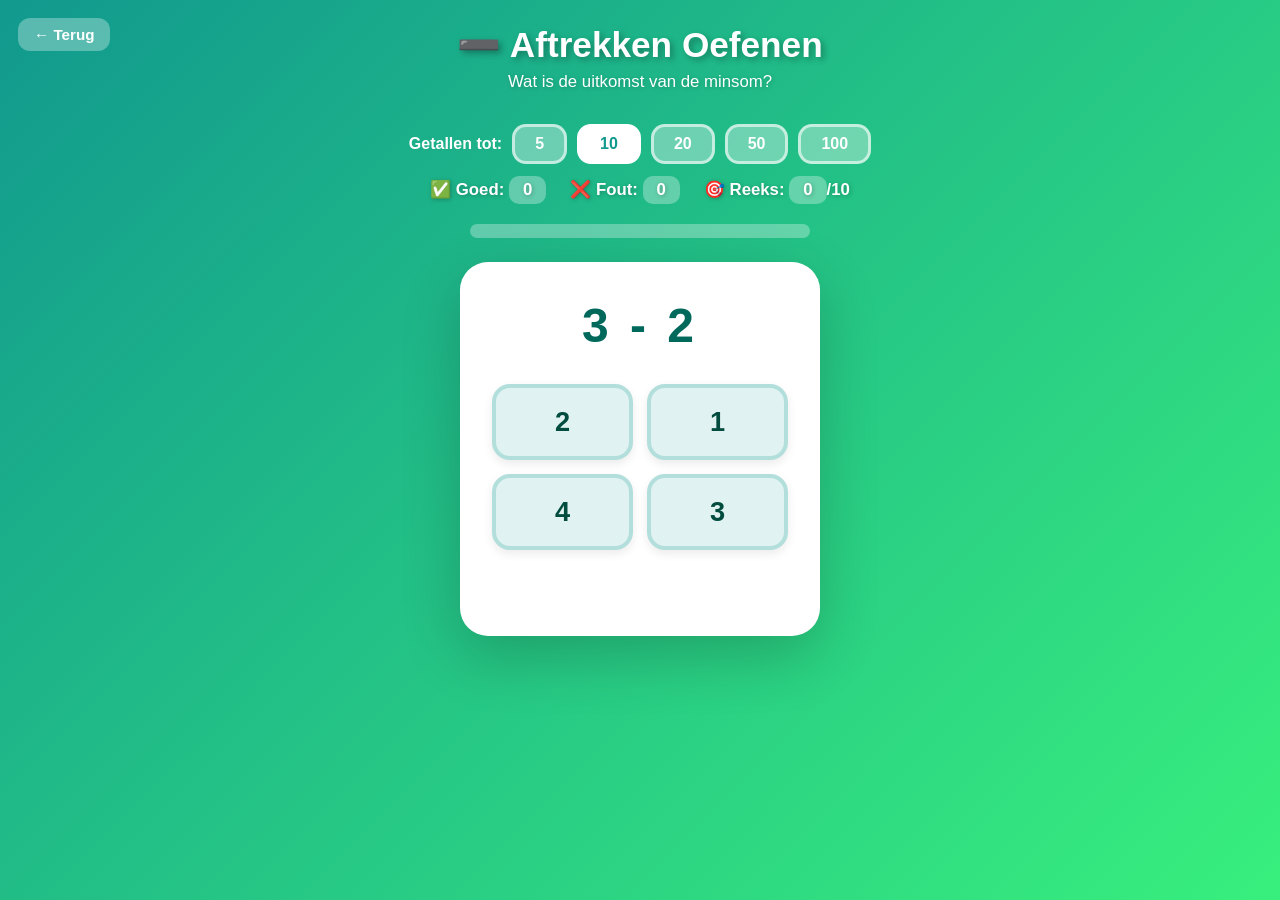
==== aftrekken/aftrekken-spel.html @ 237e351f "v1.3.0: Aftrekken-spel, optellen verduidelijkt, changelog - Nieuw spel aftrekken met niveaukeuze op " ====
<!DOCTYPE html>
<html lang="nl">

<head>
  <meta charset="UTF-8">
  <meta name="viewport" content="width=device-width, initial-scale=1.0">
  <title>Aftrekken Oefenen</title>
  <style>
    * {
      box-sizing: border-box;
      margin: 0;
      padding: 0;
    }

    body {
      font-family: 'Comic Sans MS', 'Chalkboard SE', 'Arial Rounded MT Bold', sans-serif;
      background: linear-gradient(135deg, #11998e 0%, #38ef7d 100%);
      min-height: 100vh;
      display: flex;
      flex-direction: column;
      align-items: center;
      padding: 24px 16px 40px;
    }

    h1 {
      color: white;
      font-size: 2.2em;
      text-shadow: 3px 3px 6px rgba(0,0,0,0.3);
      margin-bottom: 6px;
      text-align: center;
    }

    .back-link {
      position: absolute;
      top: 18px;
      left: 18px;
      background: rgba(255,255,255,0.3);
      color: white;
      font-family: inherit;
      font-size: 0.95em;
      font-weight: bold;
      padding: 8px 16px;
      border-radius: 12px;
      text-decoration: none;
      transition: background 0.15s;
    }

    .back-link:hover {
      background: rgba(255,255,255,0.5);
    }

    .level-bar {
      display: flex;
      gap: 10px;
      flex-wrap: wrap;
      justify-content: center;
      margin: 16px 0 12px;
    }

    .level-btn {
      background: rgba(255,255,255,0.35);
      color: white;
      font-family: inherit;
      font-size: 1em;
      font-weight: bold;
      border: 3px solid rgba(255,255,255,0.6);
      border-radius: 14px;
      padding: 8px 20px;
      cursor: pointer;
      transition: background 0.15s, transform 0.1s;
    }

    .level-btn:hover {
      background: rgba(255,255,255,0.55);
      transform: scale(1.06);
    }

    .level-btn.active {
      background: white;
      color: #11998e;
      border-color: white;
    }

    .score-bar {
      display: flex;
      gap: 24px;
      justify-content: center;
      margin-bottom: 20px;
      color: white;
      font-size: 1.05em;
      font-weight: bold;
      text-shadow: 1px 1px 4px rgba(0,0,0,0.25);
    }

    .score-item span {
      background: rgba(255,255,255,0.3);
      border-radius: 10px;
      padding: 4px 14px;
      display: inline-block;
    }

    .progress-wrap {
      width: 340px;
      max-width: 100%;
      background: rgba(255,255,255,0.3);
      border-radius: 20px;
      height: 14px;
      margin-bottom: 24px;
      overflow: hidden;
    }

    .progress-bar {
      height: 100%;
      border-radius: 20px;
      background: white;
      transition: width 0.4s ease;
      width: 0%;
    }

    .game-box {
      background: white;
      border-radius: 28px;
      box-shadow: 0 20px 60px rgba(0,0,0,0.2);
      padding: 36px 32px 32px;
      width: 360px;
      max-width: 100%;
      display: flex;
      flex-direction: column;
      align-items: center;
      gap: 28px;
    }

    .som-display {
      font-size: 3em;
      font-weight: bold;
      color: #00695c;
      letter-spacing: 4px;
      text-align: center;
      min-height: 1.2em;
      animation: popIn 0.25s ease;
    }

    @keyframes popIn {
      0%   { transform: scale(0.7); opacity: 0.4; }
      70%  { transform: scale(1.08); }
      100% { transform: scale(1); opacity: 1; }
    }

    .answers-grid {
      display: grid;
      grid-template-columns: 1fr 1fr;
      gap: 14px;
      width: 100%;
    }

    .answer-btn {
      font-family: inherit;
      font-size: 1.7em;
      font-weight: bold;
      padding: 18px 10px;
      border-radius: 18px;
      border: 4px solid #b2dfdb;
      background: #e0f2f1;
      color: #004d40;
      cursor: pointer;
      transition: transform 0.12s, background 0.15s, border-color 0.15s;
      box-shadow: 0 4px 10px rgba(0,0,0,0.08);
    }

    .answer-btn:hover:not(:disabled) {
      transform: scale(1.07);
      background: #b2dfdb;
      border-color: #26a69a;
    }

    .answer-btn:active:not(:disabled) {
      transform: scale(0.96);
    }

    .answer-btn.goed {
      background: #c8e6c9;
      border-color: #43a047;
      color: #1b5e20;
      animation: bounce 0.35s ease;
    }

    .answer-btn.fout {
      background: #ffcdd2;
      border-color: #e53935;
      color: #7f0000;
      animation: shake 0.4s ease;
    }

    @keyframes bounce {
      0%   { transform: scale(1); }
      40%  { transform: scale(1.15); }
      70%  { transform: scale(0.95); }
      100% { transform: scale(1); }
    }

    @keyframes shake {
      0%, 100% { transform: translateX(0); }
      20%       { transform: translateX(-8px); }
      40%       { transform: translateX(8px); }
      60%       { transform: translateX(-6px); }
      80%       { transform: translateX(6px); }
    }

    .feedback {
      font-size: 1.2em;
      font-weight: bold;
      min-height: 1.4em;
      text-align: center;
    }

    .feedback.goed  { color: #2e7d32; }
    .feedback.fout  { color: #c62828; }

    .reward-overlay {
      display: none;
      position: fixed;
      inset: 0;
      background: rgba(0,0,0,0.45);
      z-index: 100;
      flex-direction: column;
      align-items: center;
      justify-content: center;
    }

    .reward-overlay.show {
      display: flex;
    }

    .reward-box {
      background: white;
      border-radius: 32px;
      padding: 40px 48px;
      text-align: center;
      box-shadow: 0 30px 80px rgba(0,0,0,0.4);
      animation: popIn 0.4s ease;
    }

    .reward-box .star-row {
      font-size: 2.6em;
      letter-spacing: 4px;
      margin-bottom: 12px;
    }

    .reward-box h2 {
      font-size: 2em;
      color: #11998e;
      margin-bottom: 8px;
    }

    .reward-box p {
      font-size: 1.15em;
      color: #555;
      margin-bottom: 24px;
    }

    .reward-box .go-btn {
      background: linear-gradient(135deg, #11998e, #38ef7d);
      color: white;
      font-family: inherit;
      font-size: 1.2em;
      font-weight: bold;
      padding: 14px 36px;
      border: none;
      border-radius: 16px;
      cursor: pointer;
      box-shadow: 0 6px 16px rgba(0,0,0,0.2);
      transition: transform 0.1s;
    }

    .reward-box .go-btn:active { transform: scale(0.95); }

    .confetti-piece {
      position: fixed;
      width: 10px;
      height: 14px;
      top: -20px;
      border-radius: 2px;
      animation: confettiFall linear forwards;
      z-index: 200;
    }

    @keyframes confettiFall {
      0%   { transform: translateY(0) rotate(0deg); opacity: 1; }
      80%  { opacity: 1; }
      100% { transform: translateY(110vh) rotate(720deg); opacity: 0; }
    }
  </style>
</head>

<body>

  <a class="back-link" href="../index.html">&#x2190; Terug</a>

  <h1>&#x2796; Aftrekken Oefenen</h1>
  <p style="color:white;font-size:1.05em;margin-bottom:16px;text-shadow:1px 1px 4px rgba(0,0,0,0.2);">Wat is de uitkomst van de minsom?</p>

  <!-- Level keuze -->
  <div class="level-bar">
    <span style="color:white;font-weight:bold;align-self:center;">Getallen tot:</span>
    <button class="level-btn" onclick="setLevel(5)">5</button>
    <button class="level-btn active" onclick="setLevel(10)">10</button>
    <button class="level-btn" onclick="setLevel(20)">20</button>
    <button class="level-btn" onclick="setLevel(50)">50</button>
    <button class="level-btn" onclick="setLevel(100)">100</button>
  </div>

  <!-- Score -->
  <div class="score-bar">
    <div class="score-item">&#x2705; Goed: <span id="scoreGoed">0</span></div>
    <div class="score-item">&#x274C; Fout: <span id="scoreFout">0</span></div>
    <div class="score-item">&#x1F3AF; Reeks: <span id="scoreReeks">0</span>/10</div>
  </div>

  <!-- Voortgangsbalk -->
  <div class="progress-wrap">
    <div class="progress-bar" id="progressBar"></div>
  </div>

  <!-- Spelbox -->
  <div class="game-box">
    <div class="som-display" id="somDisplay">7 - 3</div>
    <div class="answers-grid" id="answersGrid"></div>
    <div class="feedback" id="feedback"></div>
  </div>

  <!-- Beloning overlay -->
  <div class="reward-overlay" id="rewardOverlay">
    <div class="reward-box">
      <div class="star-row">&#x2B50;&#x1F389;&#x2B50;</div>
      <h2>Geweldig!</h2>
      <p id="rewardText">Je hebt 10 sommen goed!</p>
      <button class="go-btn" onclick="volgende()">&#x25B6; Nog meer sommen!</button>
    </div>
  </div>

  <script>
    let niveau = 10;
    let goed = 0;
    let fout = 0;
    let reeks = 0;
    const reeksDoelwit = 10;

    let juisteAntwoord = 0;
    let bezig = false;

    const FEEDBACK_GOED = ['Super!', 'Goed zo!', 'Top!', 'Ja!', 'Bravo!', 'Prima!', 'Wauw!'];
    const FEEDBACK_FOUT = ['Helaas...', 'Niet goed!', 'Probeer opnieuw!', 'Oeps!'];

    function setLevel(n) {
      niveau = n;
      document.querySelectorAll('.level-btn').forEach(b => {
        b.classList.toggle('active', b.textContent == n);
      });
      reeks = 0;
      goed = 0;
      fout = 0;
      updateScore();
      nieuweVraag();
    }

    function updateScore() {
      document.getElementById('scoreGoed').textContent = goed;
      document.getElementById('scoreFout').textContent = fout;
      document.getElementById('scoreReeks').textContent = reeks;
      document.getElementById('progressBar').style.width = (reeks / reeksDoelwit * 100) + '%';
    }

    function nieuweVraag() {
      bezig = false;
      document.getElementById('feedback').textContent = '';
      document.getElementById('feedback').className = 'feedback';

      // a en b beide <= niveau, a > b zodat uitkomst positief is
      const a = randomInt(2, niveau);
      const b = randomInt(1, a - 1);
      juisteAntwoord = a - b;

      document.getElementById('somDisplay').textContent = `${a} - ${b}`;

      const opties = genereerOpties(juisteAntwoord, niveau);

      const grid = document.getElementById('answersGrid');
      grid.innerHTML = '';
      opties.forEach(optie => {
        const btn = document.createElement('button');
        btn.className = 'answer-btn';
        btn.textContent = optie;
        btn.onclick = () => kiesAntwoord(btn, optie);
        grid.appendChild(btn);
      });

      const sd = document.getElementById('somDisplay');
      sd.style.animation = 'none';
      void sd.offsetWidth;
      sd.style.animation = '';
    }

    function genereerOpties(juist, max) {
      const set = new Set([juist]);
      let pogingen = 0;
      while (set.size < 4 && pogingen < 200) {
        pogingen++;
        const delta = randomInt(-Math.max(3, Math.floor(max / 5)), Math.max(3, Math.floor(max / 5)));
        const kandidaat = juist + delta;
        if (kandidaat !== juist && kandidaat >= 0 && kandidaat <= max && !set.has(kandidaat)) {
          set.add(kandidaat);
        }
      }
      while (set.size < 4) {
        set.add(randomInt(0, max));
      }
      return shuffle([...set]);
    }

    function kiesAntwoord(btn, waarde) {
      if (bezig) return;
      bezig = true;

      const alleKnoppen = document.querySelectorAll('.answer-btn');
      alleKnoppen.forEach(b => b.disabled = true);

      if (waarde === juisteAntwoord) {
        btn.classList.add('goed');
        goed++;
        reeks++;
        toonFeedback(FEEDBACK_GOED, 'goed');
        updateScore();

        if (reeks >= reeksDoelwit) {
          setTimeout(() => toonBeloning(), 700);
        } else {
          setTimeout(() => nieuweVraag(), 900);
        }
      } else {
        btn.classList.add('fout');
        fout++;
        toonFeedback(FEEDBACK_FOUT, 'fout');
        updateScore();
        setTimeout(() => {
          btn.classList.remove('fout');
          alleKnoppen.forEach(b => b.disabled = false);
          bezig = false;
        }, 700);
      }
    }

    function toonFeedback(lijstje, cls) {
      const el = document.getElementById('feedback');
      el.textContent = lijstje[Math.floor(Math.random() * lijstje.length)];
      el.className = 'feedback ' + cls;
    }

    function toonBeloning() {
      document.getElementById('rewardText').textContent =
        `Je hebt ${reeksDoelwit} minsommen goed beantwoord! 🎉`;
      document.getElementById('rewardOverlay').classList.add('show');
      launchConfetti();
    }

    function volgende() {
      document.getElementById('rewardOverlay').classList.remove('show');
      reeks = 0;
      updateScore();
      nieuweVraag();
    }

    function launchConfetti() {
      const colors = ['#11998e','#38ef7d','#ffd200','#f7971e','#667eea','#ff6b6b','#48dbfb','#ff9ff3'];
      for (let i = 0; i < 90; i++) {
        const el = document.createElement('div');
        el.className = 'confetti-piece';
        el.style.left = Math.random() * 100 + 'vw';
        el.style.background = colors[Math.floor(Math.random() * colors.length)];
        el.style.width = (8 + Math.random() * 8) + 'px';
        el.style.height = (12 + Math.random() * 10) + 'px';
        el.style.animationDuration = (1.2 + Math.random() * 2.5) + 's';
        el.style.animationDelay = (Math.random() * 0.8) + 's';
        document.body.appendChild(el);
        el.addEventListener('animationend', () => el.remove());
      }
    }

    function randomInt(min, max) {
      return Math.floor(Math.random() * (max - min + 1)) + min;
    }

    function shuffle(arr) {
      for (let i = arr.length - 1; i > 0; i--) {
        const j = Math.floor(Math.random() * (i + 1));
        [arr[i], arr[j]] = [arr[j], arr[i]];
      }
      return arr;
    }

    nieuweVraag();
  </script>

</body>
</html>
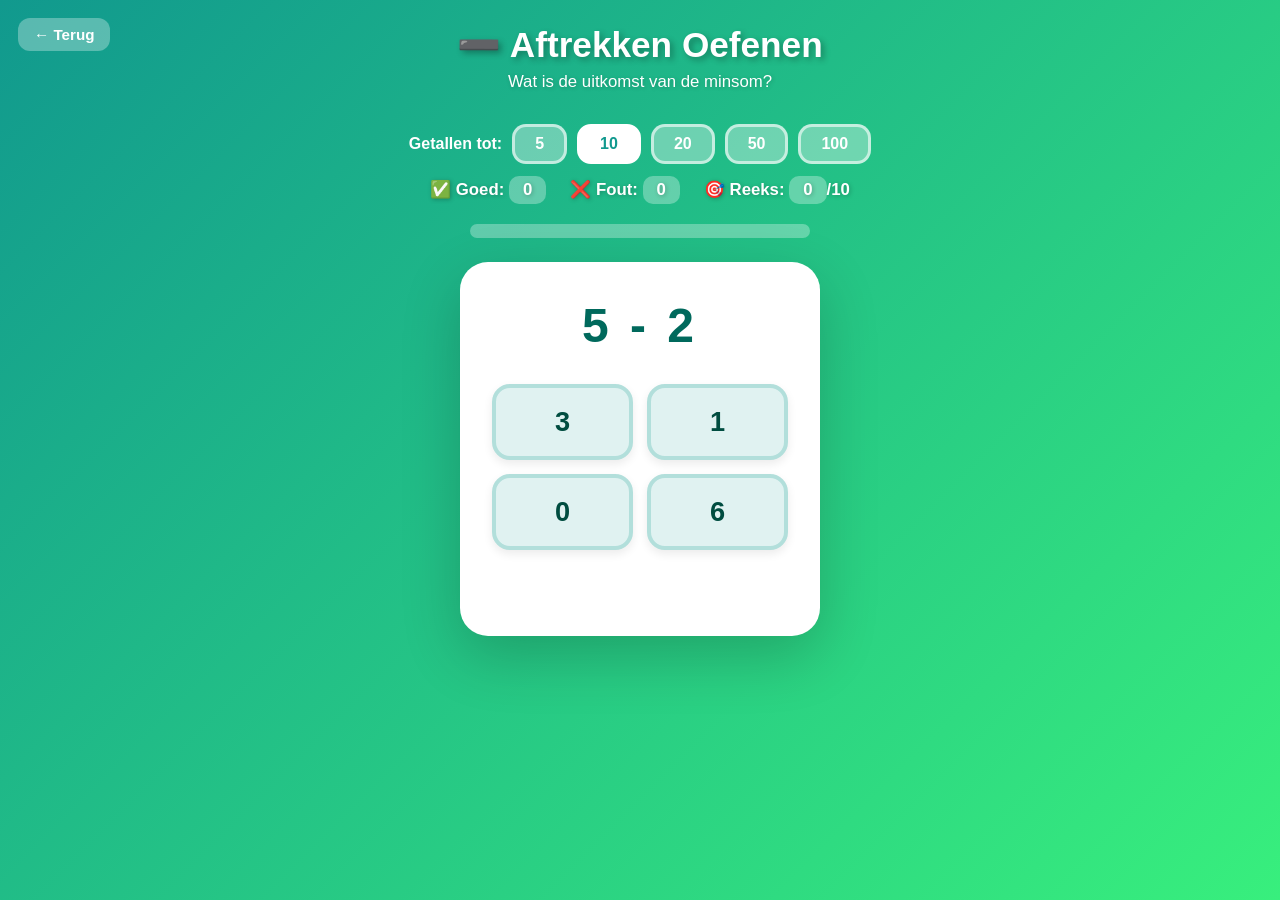
==== commit b55de600: "v1.4.0: Gevarieerde visuele beloningen (5 animaties) Confetti, ballonnen, vuurwerk, sterrenregen en " ====
--- a/aftrekken/aftrekken-spel.html
+++ b/aftrekken/aftrekken-spel.html
@@ -274,13 +274,10 @@
 
     .reward-box .go-btn:active { transform: scale(0.95); }
 
-    .confetti-piece {
+    /* Beloningsdeeltjes */
+    .deeltje {
       position: fixed;
-      width: 10px;
-      height: 14px;
-      top: -20px;
-      border-radius: 2px;
-      animation: confettiFall linear forwards;
+      pointer-events: none;
       z-index: 200;
     }
 
@@ -288,6 +285,30 @@
       0%   { transform: translateY(0) rotate(0deg); opacity: 1; }
       80%  { opacity: 1; }
       100% { transform: translateY(110vh) rotate(720deg); opacity: 0; }
+    }
+
+    @keyframes ballonOmhoog {
+      0%   { transform: translateY(0) translateX(0); opacity: 1; }
+      25%  { transform: translateY(-25vh) translateX(var(--sway)); }
+      50%  { transform: translateY(-55vh) translateX(0); }
+      75%  { transform: translateY(-80vh) translateX(calc(var(--sway) * -1)); }
+      100% { transform: translateY(-115vh) translateX(0); opacity: 0; }
+    }
+
+    @keyframes sterVal {
+      0%   { transform: translateY(0) rotate(0deg) scale(1); opacity: 1; }
+      100% { transform: translateY(110vh) rotate(600deg) scale(0.3); opacity: 0; }
+    }
+
+    @keyframes hartOmhoog {
+      0%   { transform: translateY(0) scale(1); opacity: 1; }
+      70%  { opacity: 0.9; }
+      100% { transform: translateY(-115vh) scale(0.4); opacity: 0; }
+    }
+
+    @keyframes vuurwerkDeeltje {
+      0%   { transform: translate(0, 0) scale(1); opacity: 1; }
+      100% { transform: translate(var(--dx), var(--dy)) scale(0); opacity: 0; }
     }
   </style>
 </head>
@@ -331,8 +352,8 @@
   <!-- Beloning overlay -->
   <div class="reward-overlay" id="rewardOverlay">
     <div class="reward-box">
-      <div class="star-row">&#x2B50;&#x1F389;&#x2B50;</div>
-      <h2>Geweldig!</h2>
+      <div class="star-row" id="rewardIcoon">&#x2B50;&#x1F389;&#x2B50;</div>
+      <h2 id="rewardTitel">Geweldig!</h2>
       <p id="rewardText">Je hebt 10 sommen goed!</p>
       <button class="go-btn" onclick="volgende()">&#x25B6; Nog meer sommen!</button>
     </div>
@@ -455,11 +476,21 @@
       el.className = 'feedback ' + cls;
     }
 
+    const BELONINGEN = [
+      { animatie: animConfetti,  icoon: '🎊 🎉 🎊', titel: 'Geweldig!' },
+      { animatie: animBallonnen, icoon: '🎈 🎈 🎈', titel: 'Zo goed gedaan!' },
+      { animatie: animVuurwerk,  icoon: '🎆 ✨ 🎆', titel: 'Knal goed!' },
+      { animatie: animSterren,   icoon: '⭐ 🌟 ⭐', titel: 'Sterspeler!' },
+      { animatie: animHarten,    icoon: '💖 💛 💜', titel: 'Fantastisch!' },
+    ];
+
     function toonBeloning() {
-      document.getElementById('rewardText').textContent =
-        `Je hebt ${reeksDoelwit} minsommen goed beantwoord! 🎉`;
+      const b = BELONINGEN[Math.floor(Math.random() * BELONINGEN.length)];
+      document.getElementById('rewardIcoon').textContent = b.icoon;
+      document.getElementById('rewardTitel').textContent = b.titel;
+      document.getElementById('rewardText').textContent = `Je hebt ${reeksDoelwit} minsommen goed beantwoord!`;
       document.getElementById('rewardOverlay').classList.add('show');
-      launchConfetti();
+      b.animatie();
     }
 
     function volgende() {
@@ -469,19 +500,99 @@
       nieuweVraag();
     }
 
-    function launchConfetti() {
+    function animConfetti() {
       const colors = ['#11998e','#38ef7d','#ffd200','#f7971e','#667eea','#ff6b6b','#48dbfb','#ff9ff3'];
       for (let i = 0; i < 90; i++) {
         const el = document.createElement('div');
-        el.className = 'confetti-piece';
+        el.className = 'deeltje';
         el.style.left = Math.random() * 100 + 'vw';
-        el.style.background = colors[Math.floor(Math.random() * colors.length)];
+        el.style.top = '-20px';
         el.style.width = (8 + Math.random() * 8) + 'px';
         el.style.height = (12 + Math.random() * 10) + 'px';
-        el.style.animationDuration = (1.2 + Math.random() * 2.5) + 's';
-        el.style.animationDelay = (Math.random() * 0.8) + 's';
+        el.style.borderRadius = '2px';
+        el.style.background = colors[Math.floor(Math.random() * colors.length)];
+        el.style.animation = `confettiFall ${1.2 + Math.random() * 2.5}s ${Math.random() * 0.8}s linear forwards`;
         document.body.appendChild(el);
         el.addEventListener('animationend', () => el.remove());
+      }
+    }
+
+    function animBallonnen() {
+      const kleuren = ['#ff6b6b','#ffd200','#56ab2f','#48dbfb','#ff9ff3','#a78bfa','#fb923c'];
+      for (let i = 0; i < 18; i++) {
+        const el = document.createElement('div');
+        el.className = 'deeltje';
+        const size = 30 + Math.random() * 30;
+        el.style.width = size + 'px';
+        el.style.height = (size * 1.25) + 'px';
+        el.style.borderRadius = '50% 50% 50% 50% / 60% 60% 40% 40%';
+        el.style.background = kleuren[Math.floor(Math.random() * kleuren.length)];
+        el.style.left = (5 + Math.random() * 90) + 'vw';
+        el.style.bottom = '-60px';
+        el.style.top = 'auto';
+        el.style.setProperty('--sway', (Math.random() * 60 - 30) + 'px');
+        el.style.animation = `ballonOmhoog ${2.5 + Math.random() * 2}s ${Math.random() * 1.2}s ease-in forwards`;
+        document.body.appendChild(el);
+        el.addEventListener('animationend', () => el.remove());
+      }
+    }
+
+    function animSterren() {
+      const emojis = ['⭐','🌟','✨','💫'];
+      for (let i = 0; i < 35; i++) {
+        const el = document.createElement('div');
+        el.className = 'deeltje';
+        el.textContent = emojis[Math.floor(Math.random() * emojis.length)];
+        el.style.fontSize = (20 + Math.random() * 24) + 'px';
+        el.style.left = Math.random() * 100 + 'vw';
+        el.style.top = '-40px';
+        el.style.lineHeight = 1;
+        el.style.animation = `sterVal ${1.5 + Math.random() * 2.5}s ${Math.random() * 1.2}s linear forwards`;
+        document.body.appendChild(el);
+        el.addEventListener('animationend', () => el.remove());
+      }
+    }
+
+    function animHarten() {
+      const emojis = ['❤️','🧡','💛','💚','💙','💜','🩷'];
+      for (let i = 0; i < 25; i++) {
+        const el = document.createElement('div');
+        el.className = 'deeltje';
+        el.textContent = emojis[Math.floor(Math.random() * emojis.length)];
+        el.style.fontSize = (22 + Math.random() * 22) + 'px';
+        el.style.left = (5 + Math.random() * 90) + 'vw';
+        el.style.bottom = '-50px';
+        el.style.top = 'auto';
+        el.style.lineHeight = 1;
+        el.style.animation = `hartOmhoog ${2 + Math.random() * 2.5}s ${Math.random() * 1.5}s ease-out forwards`;
+        document.body.appendChild(el);
+        el.addEventListener('animationend', () => el.remove());
+      }
+    }
+
+    function animVuurwerk() {
+      const colors = ['#ffd200','#ff6b6b','#48dbfb','#ff9ff3','#56ab2f','#a78bfa','#fb923c','white'];
+      for (let e = 0; e < 4; e++) {
+        const cx = 15 + Math.random() * 70;
+        const cy = 10 + Math.random() * 55;
+        const delayBase = e * 0.45;
+        for (let i = 0; i < 18; i++) {
+          const angle = (i / 18) * 2 * Math.PI;
+          const dist = 80 + Math.random() * 120;
+          const el = document.createElement('div');
+          el.className = 'deeltje';
+          el.style.left = cx + 'vw';
+          el.style.top = cy + 'vh';
+          el.style.width = (6 + Math.random() * 6) + 'px';
+          el.style.height = (6 + Math.random() * 6) + 'px';
+          el.style.borderRadius = '50%';
+          el.style.background = colors[Math.floor(Math.random() * colors.length)];
+          el.style.setProperty('--dx', Math.cos(angle) * dist + 'px');
+          el.style.setProperty('--dy', Math.sin(angle) * dist + 'px');
+          el.style.animation = `vuurwerkDeeltje ${0.6 + Math.random() * 0.5}s ${delayBase}s ease-out forwards`;
+          document.body.appendChild(el);
+          el.addEventListener('animationend', () => el.remove());
+        }
       }
     }
 
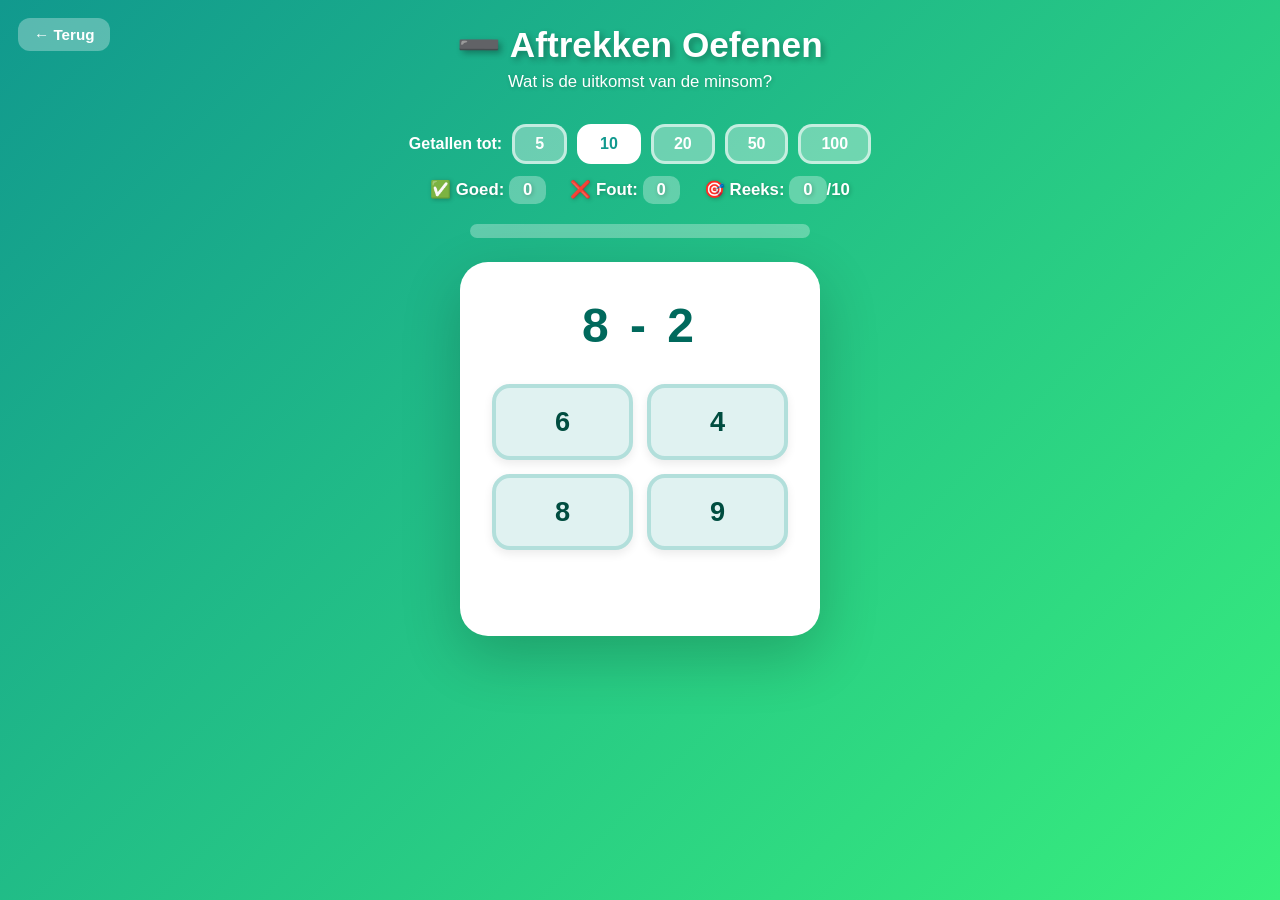
==== commit 01743a98: "v1.6.0: Geen herhaalde sommen, responsive design, SVG-ballonnen, 6 beloningen - Dezelfde som verschi" ====
--- a/aftrekken/aftrekken-spel.html
+++ b/aftrekken/aftrekken-spel.html
@@ -274,12 +274,35 @@
 
     .reward-box .go-btn:active { transform: scale(0.95); }
 
+    /* Tablet / iPad (601–1024px) */
+    @media (min-width: 601px) and (max-width: 1024px) {
+      .game-box { width: 420px; }
+      .progress-wrap { width: 420px; }
+    }
+
+    /* Smartphone (≤ 600px) */
+    @media (max-width: 600px) {
+      body { padding: 16px 10px 32px; }
+      h1 { font-size: 1.7em; }
+      .back-link { font-size: 0.82em; padding: 6px 11px; top: 12px; left: 12px; }
+      .level-bar { gap: 7px; margin: 12px 0 16px; }
+      .level-btn { padding: 6px 14px; font-size: 0.9em; }
+      .score-bar { gap: 10px; font-size: 0.88em; flex-wrap: wrap; }
+      .progress-wrap { width: 100%; }
+      .game-box { padding: 20px 14px 18px; }
+      .som-display { font-size: 2.1em; letter-spacing: 2px; }
+      .answer-btn { font-size: 1.4em; padding: 14px 8px; border-radius: 14px; }
+      .reward-box { padding: 28px 24px; }
+      .reward-box h2 { font-size: 1.6em; }
+    }
+
     /* Beloningsdeeltjes */
     .deeltje {
       position: fixed;
       pointer-events: none;
       z-index: 200;
     }
+
 
     @keyframes confettiFall {
       0%   { transform: translateY(0) rotate(0deg); opacity: 1; }
@@ -295,20 +318,34 @@
       100% { transform: translateY(-115vh) translateX(0); opacity: 0; }
     }
 
-    @keyframes sterVal {
-      0%   { transform: translateY(0) rotate(0deg) scale(1); opacity: 1; }
-      100% { transform: translateY(110vh) rotate(600deg) scale(0.3); opacity: 0; }
-    }
-
-    @keyframes hartOmhoog {
-      0%   { transform: translateY(0) scale(1); opacity: 1; }
-      70%  { opacity: 0.9; }
-      100% { transform: translateY(-115vh) scale(0.4); opacity: 0; }
-    }
-
     @keyframes vuurwerkDeeltje {
       0%   { transform: translate(0, 0) scale(1); opacity: 1; }
       100% { transform: translate(var(--dx), var(--dy)) scale(0); opacity: 0; }
+    }
+
+    @keyframes rollenOver {
+      0%   { transform: translate(-80px, 0) rotate(0deg); opacity: 0; }
+      8%   { opacity: 1; }
+      92%  { opacity: 1; }
+      100% { transform: translate(110vw, 0) rotate(720deg); opacity: 0; }
+    }
+
+    @keyframes explosieBurst {
+      0%   { transform: translate(0, 0) scale(0.2); opacity: 1; }
+      40%  { transform: translate(calc(var(--dx) * 0.6), calc(var(--dy) * 0.6)) scale(1.4); }
+      100% { transform: translate(var(--dx), var(--dy)) scale(0.1); opacity: 0; }
+    }
+
+    @keyframes paradeDier {
+      0%   { transform: translate(-80px, 0); opacity: 0; }
+      6%   { opacity: 1; }
+      15%  { transform: translate(10vw,  -45px); }
+      30%  { transform: translate(27vw,    5px); }
+      45%  { transform: translate(44vw,  -45px); }
+      60%  { transform: translate(61vw,    5px); }
+      75%  { transform: translate(78vw,  -45px); }
+      90%  { transform: translate(93vw,    5px); opacity: 1; }
+      100% { transform: translate(115vw, -20px); opacity: 0; }
     }
   </style>
 </head>
@@ -368,6 +405,7 @@
 
     let juisteAntwoord = 0;
     let bezig = false;
+    let vorigeSom = '';
 
     const FEEDBACK_GOED = ['Super!', 'Goed zo!', 'Top!', 'Ja!', 'Bravo!', 'Prima!', 'Wauw!'];
     const FEEDBACK_FOUT = ['Helaas...', 'Niet goed!', 'Probeer opnieuw!', 'Oeps!'];
@@ -396,12 +434,17 @@
       document.getElementById('feedback').textContent = '';
       document.getElementById('feedback').className = 'feedback';
 
-      // a en b beide <= niveau, a > b zodat uitkomst positief is
-      const a = randomInt(2, niveau);
-      const b = randomInt(1, a - 1);
+      // a en b beide <= niveau, a > b zodat uitkomst positief is (niet dezelfde som als vorige)
+      let a, b, somTekst;
+      do {
+        a = randomInt(2, niveau);
+        b = randomInt(1, a - 1);
+        somTekst = `${a} - ${b}`;
+      } while (somTekst === vorigeSom);
       juisteAntwoord = a - b;
-
-      document.getElementById('somDisplay').textContent = `${a} - ${b}`;
+      vorigeSom = somTekst;
+
+      document.getElementById('somDisplay').textContent = somTekst;
 
       const opties = genereerOpties(juisteAntwoord, niveau);
 
@@ -480,8 +523,9 @@
       { animatie: animConfetti,  icoon: '🎊 🎉 🎊', titel: 'Geweldig!' },
       { animatie: animBallonnen, icoon: '🎈 🎈 🎈', titel: 'Zo goed gedaan!' },
       { animatie: animVuurwerk,  icoon: '🎆 ✨ 🎆', titel: 'Knal goed!' },
-      { animatie: animSterren,   icoon: '⭐ 🌟 ⭐', titel: 'Sterspeler!' },
-      { animatie: animHarten,    icoon: '💖 💛 💜', titel: 'Fantastisch!' },
+      { animatie: animRollen,    icoon: '⚽ 🎾 🏀',  titel: 'Op rooooool!' },
+      { animatie: animExplosie,  icoon: '💥 🌟 💥',  titel: 'Boem! Fantastisch!' },
+      { animatie: animParade,    icoon: '🦄 🐸 🦊',  titel: 'Feestparade!' },
     ];
 
     function toonBeloning() {
@@ -517,83 +561,116 @@
       }
     }
 
+    function ballonSVG(kleur) {
+      return `<svg viewBox="0 0 100 145" xmlns="http://www.w3.org/2000/svg" width="100%" height="100%">
+        <ellipse cx="50" cy="50" rx="42" ry="46" fill="${kleur}"/>
+        <path d="M50 96 Q43 107 50 112 Q57 107 50 96" fill="${kleur}"/>
+        <ellipse cx="31" cy="29" rx="13" ry="8" fill="rgba(255,255,255,0.45)" transform="rotate(-30 31 29)"/>
+        <ellipse cx="27" cy="42" rx="5" ry="3" fill="rgba(255,255,255,0.2)" transform="rotate(-30 27 42)"/>
+        <path d="M50 112 Q46 118 50 122 Q54 118 50 112" fill="rgba(0,0,0,0.28)"/>
+        <path d="M50 122 Q41 133 50 145" stroke="rgba(0,0,0,0.25)" stroke-width="1.8" fill="none" stroke-linecap="round"/>
+      </svg>`;
+    }
+
     function animBallonnen() {
-      const kleuren = ['#ff6b6b','#ffd200','#56ab2f','#48dbfb','#ff9ff3','#a78bfa','#fb923c'];
-      for (let i = 0; i < 18; i++) {
+      const kleuren = ['#ff6b6b','#ffd200','#56ab2f','#48dbfb','#ff9ff3','#a78bfa','#fb923c','#f97316'];
+      for (let i = 0; i < 16; i++) {
+        const kleur = kleuren[Math.floor(Math.random() * kleuren.length)];
         const el = document.createElement('div');
         el.className = 'deeltje';
-        const size = 30 + Math.random() * 30;
+        const size = 52 + Math.random() * 32;
         el.style.width = size + 'px';
-        el.style.height = (size * 1.25) + 'px';
-        el.style.borderRadius = '50% 50% 50% 50% / 60% 60% 40% 40%';
-        el.style.background = kleuren[Math.floor(Math.random() * kleuren.length)];
-        el.style.left = (5 + Math.random() * 90) + 'vw';
-        el.style.bottom = '-60px';
+        el.style.height = (size * 1.45) + 'px';
+        el.innerHTML = ballonSVG(kleur);
+        el.style.left = (3 + Math.random() * 94) + 'vw';
+        el.style.bottom = '-130px';
         el.style.top = 'auto';
-        el.style.setProperty('--sway', (Math.random() * 60 - 30) + 'px');
-        el.style.animation = `ballonOmhoog ${2.5 + Math.random() * 2}s ${Math.random() * 1.2}s ease-in forwards`;
+        el.style.setProperty('--sway', (Math.random() * 90 - 45) + 'px');
+        el.style.animation = `ballonOmhoog ${2.8 + Math.random() * 2}s ${Math.random() * 1.4}s ease-in forwards`;
         document.body.appendChild(el);
         el.addEventListener('animationend', () => el.remove());
       }
     }
 
-    function animSterren() {
-      const emojis = ['⭐','🌟','✨','💫'];
-      for (let i = 0; i < 35; i++) {
+    function animVuurwerk() {
+      const colors = ['#ffd200','#ff6b6b','#48dbfb','#ff9ff3','#56ab2f','#a78bfa','#fb923c','white'];
+      for (let e = 0; e < 5; e++) {
+        const cx = 10 + Math.random() * 80;
+        const cy = 8 + Math.random() * 60;
+        const delayBase = e * 0.4;
+        for (let i = 0; i < 20; i++) {
+          const angle = (i / 20) * 2 * Math.PI;
+          const dist = 90 + Math.random() * 140;
+          const el = document.createElement('div');
+          el.className = 'deeltje';
+          el.style.left = cx + 'vw';
+          el.style.top = cy + 'vh';
+          el.style.width = (6 + Math.random() * 7) + 'px';
+          el.style.height = (6 + Math.random() * 7) + 'px';
+          el.style.borderRadius = '50%';
+          el.style.background = colors[Math.floor(Math.random() * colors.length)];
+          el.style.setProperty('--dx', Math.cos(angle) * dist + 'px');
+          el.style.setProperty('--dy', Math.sin(angle) * dist + 'px');
+          el.style.animation = `vuurwerkDeeltje ${0.7 + Math.random() * 0.6}s ${delayBase}s ease-out forwards`;
+          document.body.appendChild(el);
+          el.addEventListener('animationend', () => el.remove());
+        }
+      }
+    }
+
+    function animRollen() {
+      const emojis = ['⚽','🏀','🎾','🎱','🏈','🌈','⭐','🎯','🎳','🍭'];
+      const shuffled = shuffle([...emojis]);
+      for (let i = 0; i < 7; i++) {
         const el = document.createElement('div');
         el.className = 'deeltje';
-        el.textContent = emojis[Math.floor(Math.random() * emojis.length)];
-        el.style.fontSize = (20 + Math.random() * 24) + 'px';
-        el.style.left = Math.random() * 100 + 'vw';
-        el.style.top = '-40px';
+        el.textContent = shuffled[i % shuffled.length];
+        el.style.fontSize = (30 + Math.random() * 28) + 'px';
+        el.style.top = (15 + Math.random() * 65) + 'vh';
+        el.style.left = '0';
         el.style.lineHeight = 1;
-        el.style.animation = `sterVal ${1.5 + Math.random() * 2.5}s ${Math.random() * 1.2}s linear forwards`;
+        el.style.animation = `rollenOver ${1.6 + Math.random() * 1.8}s ${i * 0.28}s linear forwards`;
         document.body.appendChild(el);
         el.addEventListener('animationend', () => el.remove());
       }
     }
 
-    function animHarten() {
-      const emojis = ['❤️','🧡','💛','💚','💙','💜','🩷'];
-      for (let i = 0; i < 25; i++) {
+    function animExplosie() {
+      const emojis = ['⭐','🌟','✨','💥','🎊','🎉','💫','🔥','🎈','🏆'];
+      const count = 22;
+      for (let i = 0; i < count; i++) {
+        const angle = (i / count) * 2 * Math.PI + (Math.random() - 0.5) * 0.4;
+        const dist = 140 + Math.random() * 180;
         const el = document.createElement('div');
         el.className = 'deeltje';
         el.textContent = emojis[Math.floor(Math.random() * emojis.length)];
         el.style.fontSize = (22 + Math.random() * 22) + 'px';
-        el.style.left = (5 + Math.random() * 90) + 'vw';
-        el.style.bottom = '-50px';
-        el.style.top = 'auto';
+        el.style.left = '50vw';
+        el.style.top = '50vh';
         el.style.lineHeight = 1;
-        el.style.animation = `hartOmhoog ${2 + Math.random() * 2.5}s ${Math.random() * 1.5}s ease-out forwards`;
+        el.style.setProperty('--dx', Math.cos(angle) * dist + 'px');
+        el.style.setProperty('--dy', Math.sin(angle) * dist + 'px');
+        el.style.animation = `explosieBurst ${0.9 + Math.random() * 0.7}s ${Math.random() * 0.25}s ease-out forwards`;
         document.body.appendChild(el);
         el.addEventListener('animationend', () => el.remove());
       }
     }
 
-    function animVuurwerk() {
-      const colors = ['#ffd200','#ff6b6b','#48dbfb','#ff9ff3','#56ab2f','#a78bfa','#fb923c','white'];
-      for (let e = 0; e < 4; e++) {
-        const cx = 15 + Math.random() * 70;
-        const cy = 10 + Math.random() * 55;
-        const delayBase = e * 0.45;
-        for (let i = 0; i < 18; i++) {
-          const angle = (i / 18) * 2 * Math.PI;
-          const dist = 80 + Math.random() * 120;
-          const el = document.createElement('div');
-          el.className = 'deeltje';
-          el.style.left = cx + 'vw';
-          el.style.top = cy + 'vh';
-          el.style.width = (6 + Math.random() * 6) + 'px';
-          el.style.height = (6 + Math.random() * 6) + 'px';
-          el.style.borderRadius = '50%';
-          el.style.background = colors[Math.floor(Math.random() * colors.length)];
-          el.style.setProperty('--dx', Math.cos(angle) * dist + 'px');
-          el.style.setProperty('--dy', Math.sin(angle) * dist + 'px');
-          el.style.animation = `vuurwerkDeeltje ${0.6 + Math.random() * 0.5}s ${delayBase}s ease-out forwards`;
-          document.body.appendChild(el);
-          el.addEventListener('animationend', () => el.remove());
-        }
-      }
+    function animParade() {
+      const dieren = ['🦄','🐸','🦊','🐻','🦁','🐧','🐼','🐨','🦋','🐬'];
+      const keuze = shuffle([...dieren]).slice(0, 6);
+      keuze.forEach((dier, i) => {
+        const el = document.createElement('div');
+        el.className = 'deeltje';
+        el.textContent = dier;
+        el.style.fontSize = (40 + Math.random() * 16) + 'px';
+        el.style.top = (40 + Math.random() * 20) + 'vh';
+        el.style.left = '0';
+        el.style.lineHeight = 1;
+        el.style.animation = `paradeDier ${3.2 + Math.random() * 0.8}s ${i * 0.45}s ease-in-out forwards`;
+        document.body.appendChild(el);
+        el.addEventListener('animationend', () => el.remove());
+      });
     }
 
     function randomInt(min, max) {
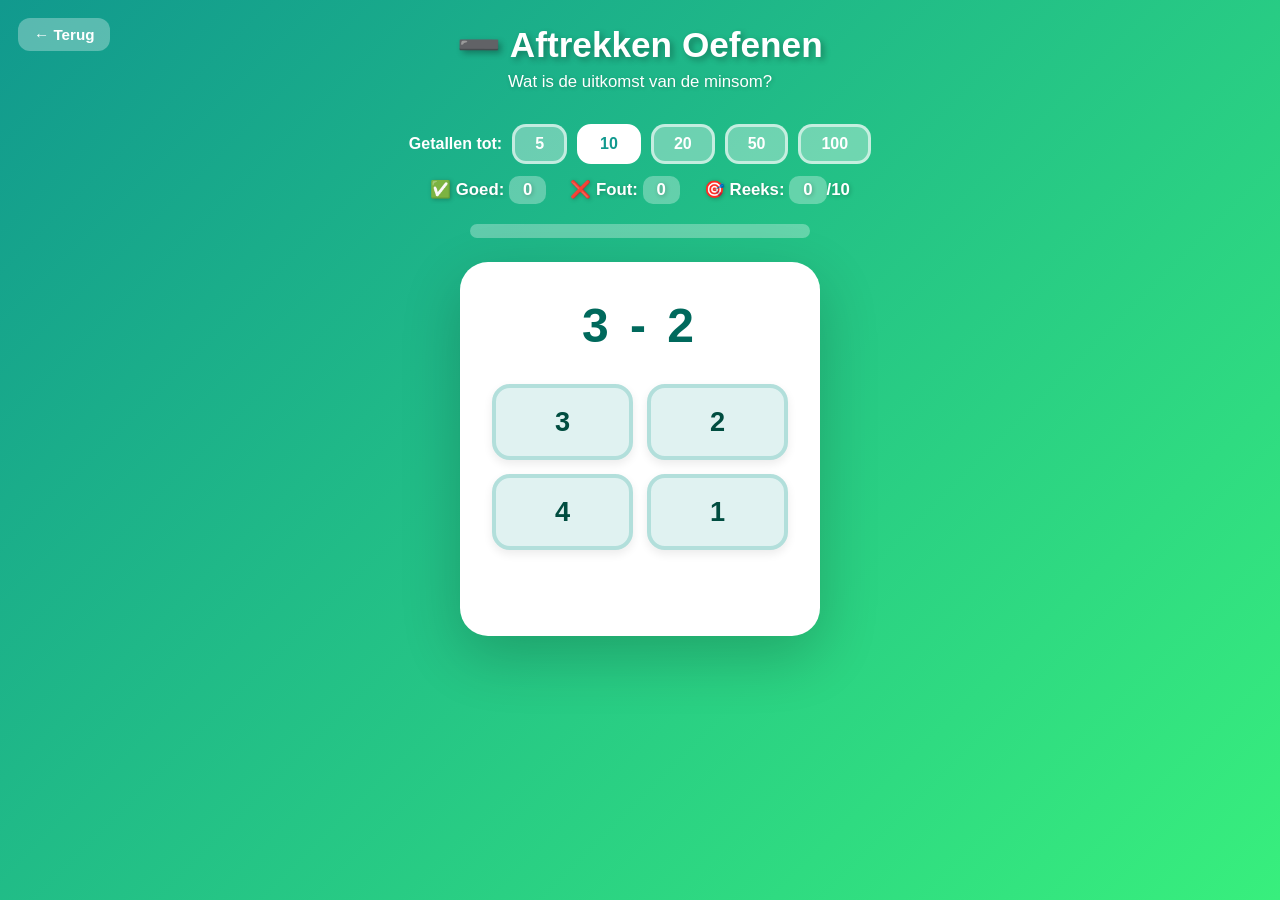
==== commit dbb392ce: "v2.0.0: drie nieuwe spellen — doolhof, tallen-optellen, tallen-aftrekken" ====
--- a/aftrekken/aftrekken-spel.html
+++ b/aftrekken/aftrekken-spel.html
@@ -450,6 +450,7 @@
 
       const grid = document.getElementById('answersGrid');
       grid.innerHTML = '';
+      grid.style.pointerEvents = 'none';
       opties.forEach(optie => {
         const btn = document.createElement('button');
         btn.className = 'answer-btn';
@@ -457,6 +458,7 @@
         btn.onclick = () => kiesAntwoord(btn, optie);
         grid.appendChild(btn);
       });
+      setTimeout(() => { grid.style.pointerEvents = ''; }, 0);
 
       const sd = document.getElementById('somDisplay');
       sd.style.animation = 'none';
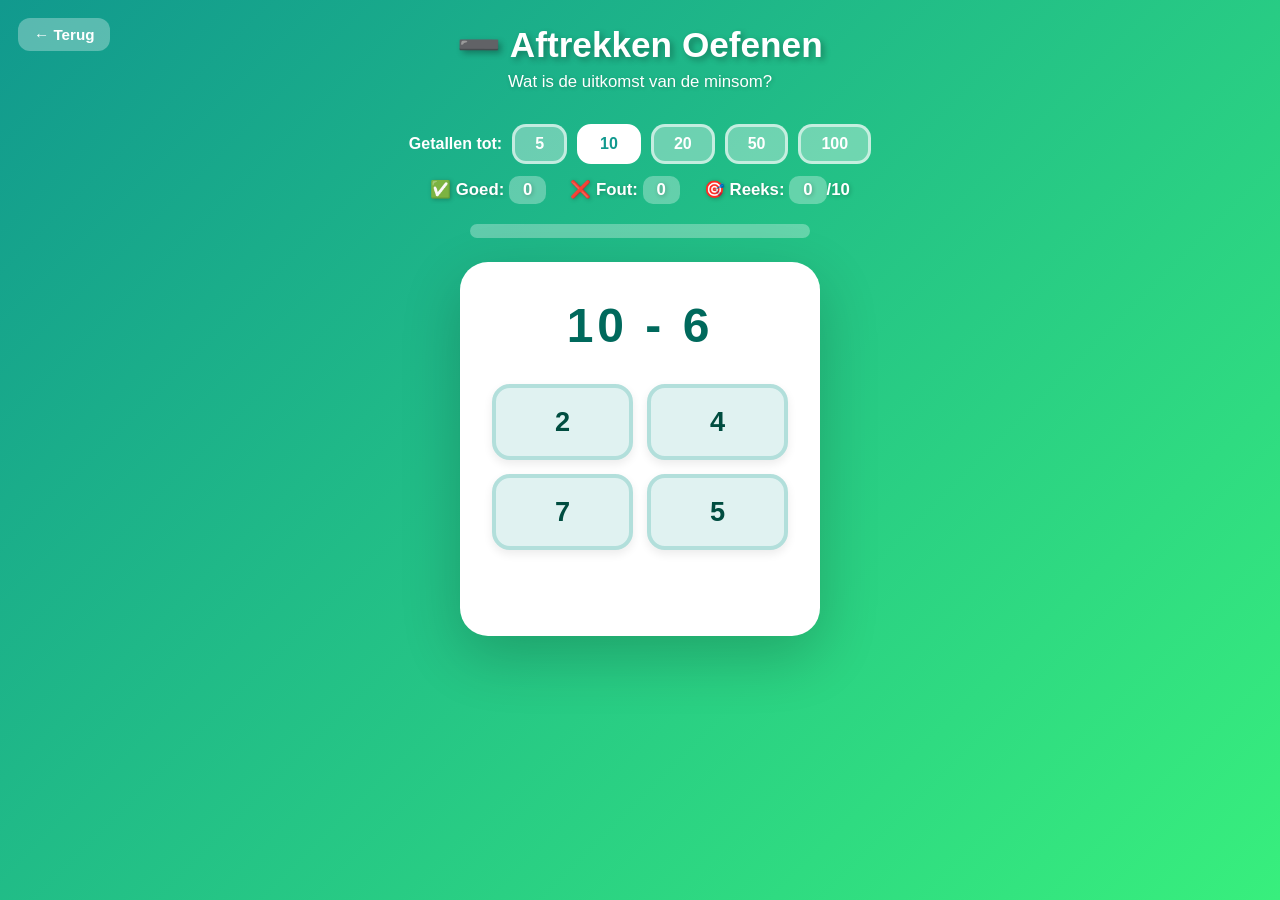
==== commit 58dad3a0: "v2.2.0: refactor — JS en CSS per spel in aparte bestanden - Inline JavaScript uit alle 8 HTML-bestan" ====
--- a/aftrekken/aftrekken-spel.html
+++ b/aftrekken/aftrekken-spel.html
@@ -5,349 +5,8 @@
   <meta charset="UTF-8">
   <meta name="viewport" content="width=device-width, initial-scale=1.0">
   <title>Aftrekken Oefenen</title>
-  <style>
-    * {
-      box-sizing: border-box;
-      margin: 0;
-      padding: 0;
-    }
-
-    body {
-      font-family: 'Comic Sans MS', 'Chalkboard SE', 'Arial Rounded MT Bold', sans-serif;
-      background: linear-gradient(135deg, #11998e 0%, #38ef7d 100%);
-      min-height: 100vh;
-      display: flex;
-      flex-direction: column;
-      align-items: center;
-      padding: 24px 16px 40px;
-    }
-
-    h1 {
-      color: white;
-      font-size: 2.2em;
-      text-shadow: 3px 3px 6px rgba(0,0,0,0.3);
-      margin-bottom: 6px;
-      text-align: center;
-    }
-
-    .back-link {
-      position: absolute;
-      top: 18px;
-      left: 18px;
-      background: rgba(255,255,255,0.3);
-      color: white;
-      font-family: inherit;
-      font-size: 0.95em;
-      font-weight: bold;
-      padding: 8px 16px;
-      border-radius: 12px;
-      text-decoration: none;
-      transition: background 0.15s;
-    }
-
-    .back-link:hover {
-      background: rgba(255,255,255,0.5);
-    }
-
-    .level-bar {
-      display: flex;
-      gap: 10px;
-      flex-wrap: wrap;
-      justify-content: center;
-      margin: 16px 0 12px;
-    }
-
-    .level-btn {
-      background: rgba(255,255,255,0.35);
-      color: white;
-      font-family: inherit;
-      font-size: 1em;
-      font-weight: bold;
-      border: 3px solid rgba(255,255,255,0.6);
-      border-radius: 14px;
-      padding: 8px 20px;
-      cursor: pointer;
-      transition: background 0.15s, transform 0.1s;
-    }
-
-    .level-btn:hover {
-      background: rgba(255,255,255,0.55);
-      transform: scale(1.06);
-    }
-
-    .level-btn.active {
-      background: white;
-      color: #11998e;
-      border-color: white;
-    }
-
-    .score-bar {
-      display: flex;
-      gap: 24px;
-      justify-content: center;
-      margin-bottom: 20px;
-      color: white;
-      font-size: 1.05em;
-      font-weight: bold;
-      text-shadow: 1px 1px 4px rgba(0,0,0,0.25);
-    }
-
-    .score-item span {
-      background: rgba(255,255,255,0.3);
-      border-radius: 10px;
-      padding: 4px 14px;
-      display: inline-block;
-    }
-
-    .progress-wrap {
-      width: 340px;
-      max-width: 100%;
-      background: rgba(255,255,255,0.3);
-      border-radius: 20px;
-      height: 14px;
-      margin-bottom: 24px;
-      overflow: hidden;
-    }
-
-    .progress-bar {
-      height: 100%;
-      border-radius: 20px;
-      background: white;
-      transition: width 0.4s ease;
-      width: 0%;
-    }
-
-    .game-box {
-      background: white;
-      border-radius: 28px;
-      box-shadow: 0 20px 60px rgba(0,0,0,0.2);
-      padding: 36px 32px 32px;
-      width: 360px;
-      max-width: 100%;
-      display: flex;
-      flex-direction: column;
-      align-items: center;
-      gap: 28px;
-    }
-
-    .som-display {
-      font-size: 3em;
-      font-weight: bold;
-      color: #00695c;
-      letter-spacing: 4px;
-      text-align: center;
-      min-height: 1.2em;
-      animation: popIn 0.25s ease;
-    }
-
-    @keyframes popIn {
-      0%   { transform: scale(0.7); opacity: 0.4; }
-      70%  { transform: scale(1.08); }
-      100% { transform: scale(1); opacity: 1; }
-    }
-
-    .answers-grid {
-      display: grid;
-      grid-template-columns: 1fr 1fr;
-      gap: 14px;
-      width: 100%;
-    }
-
-    .answer-btn {
-      font-family: inherit;
-      font-size: 1.7em;
-      font-weight: bold;
-      padding: 18px 10px;
-      border-radius: 18px;
-      border: 4px solid #b2dfdb;
-      background: #e0f2f1;
-      color: #004d40;
-      cursor: pointer;
-      transition: transform 0.12s, background 0.15s, border-color 0.15s;
-      box-shadow: 0 4px 10px rgba(0,0,0,0.08);
-    }
-
-    .answer-btn:hover:not(:disabled) {
-      transform: scale(1.07);
-      background: #b2dfdb;
-      border-color: #26a69a;
-    }
-
-    .answer-btn:active:not(:disabled) {
-      transform: scale(0.96);
-    }
-
-    .answer-btn.goed {
-      background: #c8e6c9;
-      border-color: #43a047;
-      color: #1b5e20;
-      animation: bounce 0.35s ease;
-    }
-
-    .answer-btn.fout {
-      background: #ffcdd2;
-      border-color: #e53935;
-      color: #7f0000;
-      animation: shake 0.4s ease;
-    }
-
-    @keyframes bounce {
-      0%   { transform: scale(1); }
-      40%  { transform: scale(1.15); }
-      70%  { transform: scale(0.95); }
-      100% { transform: scale(1); }
-    }
-
-    @keyframes shake {
-      0%, 100% { transform: translateX(0); }
-      20%       { transform: translateX(-8px); }
-      40%       { transform: translateX(8px); }
-      60%       { transform: translateX(-6px); }
-      80%       { transform: translateX(6px); }
-    }
-
-    .feedback {
-      font-size: 1.2em;
-      font-weight: bold;
-      min-height: 1.4em;
-      text-align: center;
-    }
-
-    .feedback.goed  { color: #2e7d32; }
-    .feedback.fout  { color: #c62828; }
-
-    .reward-overlay {
-      display: none;
-      position: fixed;
-      inset: 0;
-      background: rgba(0,0,0,0.45);
-      z-index: 100;
-      flex-direction: column;
-      align-items: center;
-      justify-content: center;
-    }
-
-    .reward-overlay.show {
-      display: flex;
-    }
-
-    .reward-box {
-      background: white;
-      border-radius: 32px;
-      padding: 40px 48px;
-      text-align: center;
-      box-shadow: 0 30px 80px rgba(0,0,0,0.4);
-      animation: popIn 0.4s ease;
-    }
-
-    .reward-box .star-row {
-      font-size: 2.6em;
-      letter-spacing: 4px;
-      margin-bottom: 12px;
-    }
-
-    .reward-box h2 {
-      font-size: 2em;
-      color: #11998e;
-      margin-bottom: 8px;
-    }
-
-    .reward-box p {
-      font-size: 1.15em;
-      color: #555;
-      margin-bottom: 24px;
-    }
-
-    .reward-box .go-btn {
-      background: linear-gradient(135deg, #11998e, #38ef7d);
-      color: white;
-      font-family: inherit;
-      font-size: 1.2em;
-      font-weight: bold;
-      padding: 14px 36px;
-      border: none;
-      border-radius: 16px;
-      cursor: pointer;
-      box-shadow: 0 6px 16px rgba(0,0,0,0.2);
-      transition: transform 0.1s;
-    }
-
-    .reward-box .go-btn:active { transform: scale(0.95); }
-
-    /* Tablet / iPad (601–1024px) */
-    @media (min-width: 601px) and (max-width: 1024px) {
-      .game-box { width: 420px; }
-      .progress-wrap { width: 420px; }
-    }
-
-    /* Smartphone (≤ 600px) */
-    @media (max-width: 600px) {
-      body { padding: 16px 10px 32px; }
-      h1 { font-size: 1.7em; }
-      .back-link { font-size: 0.82em; padding: 6px 11px; top: 12px; left: 12px; }
-      .level-bar { gap: 7px; margin: 12px 0 16px; }
-      .level-btn { padding: 6px 14px; font-size: 0.9em; }
-      .score-bar { gap: 10px; font-size: 0.88em; flex-wrap: wrap; }
-      .progress-wrap { width: 100%; }
-      .game-box { padding: 20px 14px 18px; }
-      .som-display { font-size: 2.1em; letter-spacing: 2px; }
-      .answer-btn { font-size: 1.4em; padding: 14px 8px; border-radius: 14px; }
-      .reward-box { padding: 28px 24px; }
-      .reward-box h2 { font-size: 1.6em; }
-    }
-
-    /* Beloningsdeeltjes */
-    .deeltje {
-      position: fixed;
-      pointer-events: none;
-      z-index: 200;
-    }
-
-
-    @keyframes confettiFall {
-      0%   { transform: translateY(0) rotate(0deg); opacity: 1; }
-      80%  { opacity: 1; }
-      100% { transform: translateY(110vh) rotate(720deg); opacity: 0; }
-    }
-
-    @keyframes ballonOmhoog {
-      0%   { transform: translateY(0) translateX(0); opacity: 1; }
-      25%  { transform: translateY(-25vh) translateX(var(--sway)); }
-      50%  { transform: translateY(-55vh) translateX(0); }
-      75%  { transform: translateY(-80vh) translateX(calc(var(--sway) * -1)); }
-      100% { transform: translateY(-115vh) translateX(0); opacity: 0; }
-    }
-
-    @keyframes vuurwerkDeeltje {
-      0%   { transform: translate(0, 0) scale(1); opacity: 1; }
-      100% { transform: translate(var(--dx), var(--dy)) scale(0); opacity: 0; }
-    }
-
-    @keyframes rollenOver {
-      0%   { transform: translate(-80px, 0) rotate(0deg); opacity: 0; }
-      8%   { opacity: 1; }
-      92%  { opacity: 1; }
-      100% { transform: translate(110vw, 0) rotate(720deg); opacity: 0; }
-    }
-
-    @keyframes explosieBurst {
-      0%   { transform: translate(0, 0) scale(0.2); opacity: 1; }
-      40%  { transform: translate(calc(var(--dx) * 0.6), calc(var(--dy) * 0.6)) scale(1.4); }
-      100% { transform: translate(var(--dx), var(--dy)) scale(0.1); opacity: 0; }
-    }
-
-    @keyframes paradeDier {
-      0%   { transform: translate(-80px, 0); opacity: 0; }
-      6%   { opacity: 1; }
-      15%  { transform: translate(10vw,  -45px); }
-      30%  { transform: translate(27vw,    5px); }
-      45%  { transform: translate(44vw,  -45px); }
-      60%  { transform: translate(61vw,    5px); }
-      75%  { transform: translate(78vw,  -45px); }
-      90%  { transform: translate(93vw,    5px); opacity: 1; }
-      100% { transform: translate(115vw, -20px); opacity: 0; }
-    }
-  </style>
+  <link rel="stylesheet" href="aftrekken-spel.css">
+  <link rel="stylesheet" href="../shared/animaties.css">
 </head>
 
 <body>
@@ -396,299 +55,8 @@
     </div>
   </div>
 
-  <script>
-    let niveau = 10;
-    let goed = 0;
-    let fout = 0;
-    let reeks = 0;
-    const reeksDoelwit = 10;
-
-    let juisteAntwoord = 0;
-    let bezig = false;
-    let vorigeSom = '';
-
-    const FEEDBACK_GOED = ['Super!', 'Goed zo!', 'Top!', 'Ja!', 'Bravo!', 'Prima!', 'Wauw!'];
-    const FEEDBACK_FOUT = ['Helaas...', 'Niet goed!', 'Probeer opnieuw!', 'Oeps!'];
-
-    function setLevel(n) {
-      niveau = n;
-      document.querySelectorAll('.level-btn').forEach(b => {
-        b.classList.toggle('active', b.textContent == n);
-      });
-      reeks = 0;
-      goed = 0;
-      fout = 0;
-      updateScore();
-      nieuweVraag();
-    }
-
-    function updateScore() {
-      document.getElementById('scoreGoed').textContent = goed;
-      document.getElementById('scoreFout').textContent = fout;
-      document.getElementById('scoreReeks').textContent = reeks;
-      document.getElementById('progressBar').style.width = (reeks / reeksDoelwit * 100) + '%';
-    }
-
-    function nieuweVraag() {
-      bezig = false;
-      document.getElementById('feedback').textContent = '';
-      document.getElementById('feedback').className = 'feedback';
-
-      // a en b beide <= niveau, a > b zodat uitkomst positief is (niet dezelfde som als vorige)
-      let a, b, somTekst;
-      do {
-        a = randomInt(2, niveau);
-        b = randomInt(1, a - 1);
-        somTekst = `${a} - ${b}`;
-      } while (somTekst === vorigeSom);
-      juisteAntwoord = a - b;
-      vorigeSom = somTekst;
-
-      document.getElementById('somDisplay').textContent = somTekst;
-
-      const opties = genereerOpties(juisteAntwoord, niveau);
-
-      const grid = document.getElementById('answersGrid');
-      grid.innerHTML = '';
-      grid.style.pointerEvents = 'none';
-      opties.forEach(optie => {
-        const btn = document.createElement('button');
-        btn.className = 'answer-btn';
-        btn.textContent = optie;
-        btn.onclick = () => kiesAntwoord(btn, optie);
-        grid.appendChild(btn);
-      });
-      setTimeout(() => { grid.style.pointerEvents = ''; }, 0);
-
-      const sd = document.getElementById('somDisplay');
-      sd.style.animation = 'none';
-      void sd.offsetWidth;
-      sd.style.animation = '';
-    }
-
-    function genereerOpties(juist, max) {
-      const set = new Set([juist]);
-      let pogingen = 0;
-      while (set.size < 4 && pogingen < 200) {
-        pogingen++;
-        const delta = randomInt(-Math.max(3, Math.floor(max / 5)), Math.max(3, Math.floor(max / 5)));
-        const kandidaat = juist + delta;
-        if (kandidaat !== juist && kandidaat >= 0 && kandidaat <= max && !set.has(kandidaat)) {
-          set.add(kandidaat);
-        }
-      }
-      while (set.size < 4) {
-        set.add(randomInt(0, max));
-      }
-      return shuffle([...set]);
-    }
-
-    function kiesAntwoord(btn, waarde) {
-      if (bezig) return;
-      bezig = true;
-
-      const alleKnoppen = document.querySelectorAll('.answer-btn');
-      alleKnoppen.forEach(b => b.disabled = true);
-
-      if (waarde === juisteAntwoord) {
-        btn.classList.add('goed');
-        goed++;
-        reeks++;
-        toonFeedback(FEEDBACK_GOED, 'goed');
-        updateScore();
-
-        if (reeks >= reeksDoelwit) {
-          setTimeout(() => toonBeloning(), 700);
-        } else {
-          setTimeout(() => nieuweVraag(), 900);
-        }
-      } else {
-        btn.classList.add('fout');
-        fout++;
-        toonFeedback(FEEDBACK_FOUT, 'fout');
-        updateScore();
-        setTimeout(() => {
-          btn.classList.remove('fout');
-          alleKnoppen.forEach(b => b.disabled = false);
-          bezig = false;
-        }, 700);
-      }
-    }
-
-    function toonFeedback(lijstje, cls) {
-      const el = document.getElementById('feedback');
-      el.textContent = lijstje[Math.floor(Math.random() * lijstje.length)];
-      el.className = 'feedback ' + cls;
-    }
-
-    const BELONINGEN = [
-      { animatie: animConfetti,  icoon: '🎊 🎉 🎊', titel: 'Geweldig!' },
-      { animatie: animBallonnen, icoon: '🎈 🎈 🎈', titel: 'Zo goed gedaan!' },
-      { animatie: animVuurwerk,  icoon: '🎆 ✨ 🎆', titel: 'Knal goed!' },
-      { animatie: animRollen,    icoon: '⚽ 🎾 🏀',  titel: 'Op rooooool!' },
-      { animatie: animExplosie,  icoon: '💥 🌟 💥',  titel: 'Boem! Fantastisch!' },
-      { animatie: animParade,    icoon: '🦄 🐸 🦊',  titel: 'Feestparade!' },
-    ];
-
-    function toonBeloning() {
-      const b = BELONINGEN[Math.floor(Math.random() * BELONINGEN.length)];
-      document.getElementById('rewardIcoon').textContent = b.icoon;
-      document.getElementById('rewardTitel').textContent = b.titel;
-      document.getElementById('rewardText').textContent = `Je hebt ${reeksDoelwit} minsommen goed beantwoord!`;
-      document.getElementById('rewardOverlay').classList.add('show');
-      b.animatie();
-    }
-
-    function volgende() {
-      document.getElementById('rewardOverlay').classList.remove('show');
-      reeks = 0;
-      updateScore();
-      nieuweVraag();
-    }
-
-    function animConfetti() {
-      const colors = ['#11998e','#38ef7d','#ffd200','#f7971e','#667eea','#ff6b6b','#48dbfb','#ff9ff3'];
-      for (let i = 0; i < 90; i++) {
-        const el = document.createElement('div');
-        el.className = 'deeltje';
-        el.style.left = Math.random() * 100 + 'vw';
-        el.style.top = '-20px';
-        el.style.width = (8 + Math.random() * 8) + 'px';
-        el.style.height = (12 + Math.random() * 10) + 'px';
-        el.style.borderRadius = '2px';
-        el.style.background = colors[Math.floor(Math.random() * colors.length)];
-        el.style.animation = `confettiFall ${1.2 + Math.random() * 2.5}s ${Math.random() * 0.8}s linear forwards`;
-        document.body.appendChild(el);
-        el.addEventListener('animationend', () => el.remove());
-      }
-    }
-
-    function ballonSVG(kleur) {
-      return `<svg viewBox="0 0 100 145" xmlns="http://www.w3.org/2000/svg" width="100%" height="100%">
-        <ellipse cx="50" cy="50" rx="42" ry="46" fill="${kleur}"/>
-        <path d="M50 96 Q43 107 50 112 Q57 107 50 96" fill="${kleur}"/>
-        <ellipse cx="31" cy="29" rx="13" ry="8" fill="rgba(255,255,255,0.45)" transform="rotate(-30 31 29)"/>
-        <ellipse cx="27" cy="42" rx="5" ry="3" fill="rgba(255,255,255,0.2)" transform="rotate(-30 27 42)"/>
-        <path d="M50 112 Q46 118 50 122 Q54 118 50 112" fill="rgba(0,0,0,0.28)"/>
-        <path d="M50 122 Q41 133 50 145" stroke="rgba(0,0,0,0.25)" stroke-width="1.8" fill="none" stroke-linecap="round"/>
-      </svg>`;
-    }
-
-    function animBallonnen() {
-      const kleuren = ['#ff6b6b','#ffd200','#56ab2f','#48dbfb','#ff9ff3','#a78bfa','#fb923c','#f97316'];
-      for (let i = 0; i < 16; i++) {
-        const kleur = kleuren[Math.floor(Math.random() * kleuren.length)];
-        const el = document.createElement('div');
-        el.className = 'deeltje';
-        const size = 52 + Math.random() * 32;
-        el.style.width = size + 'px';
-        el.style.height = (size * 1.45) + 'px';
-        el.innerHTML = ballonSVG(kleur);
-        el.style.left = (3 + Math.random() * 94) + 'vw';
-        el.style.bottom = '-130px';
-        el.style.top = 'auto';
-        el.style.setProperty('--sway', (Math.random() * 90 - 45) + 'px');
-        el.style.animation = `ballonOmhoog ${2.8 + Math.random() * 2}s ${Math.random() * 1.4}s ease-in forwards`;
-        document.body.appendChild(el);
-        el.addEventListener('animationend', () => el.remove());
-      }
-    }
-
-    function animVuurwerk() {
-      const colors = ['#ffd200','#ff6b6b','#48dbfb','#ff9ff3','#56ab2f','#a78bfa','#fb923c','white'];
-      for (let e = 0; e < 5; e++) {
-        const cx = 10 + Math.random() * 80;
-        const cy = 8 + Math.random() * 60;
-        const delayBase = e * 0.4;
-        for (let i = 0; i < 20; i++) {
-          const angle = (i / 20) * 2 * Math.PI;
-          const dist = 90 + Math.random() * 140;
-          const el = document.createElement('div');
-          el.className = 'deeltje';
-          el.style.left = cx + 'vw';
-          el.style.top = cy + 'vh';
-          el.style.width = (6 + Math.random() * 7) + 'px';
-          el.style.height = (6 + Math.random() * 7) + 'px';
-          el.style.borderRadius = '50%';
-          el.style.background = colors[Math.floor(Math.random() * colors.length)];
-          el.style.setProperty('--dx', Math.cos(angle) * dist + 'px');
-          el.style.setProperty('--dy', Math.sin(angle) * dist + 'px');
-          el.style.animation = `vuurwerkDeeltje ${0.7 + Math.random() * 0.6}s ${delayBase}s ease-out forwards`;
-          document.body.appendChild(el);
-          el.addEventListener('animationend', () => el.remove());
-        }
-      }
-    }
-
-    function animRollen() {
-      const emojis = ['⚽','🏀','🎾','🎱','🏈','🌈','⭐','🎯','🎳','🍭'];
-      const shuffled = shuffle([...emojis]);
-      for (let i = 0; i < 7; i++) {
-        const el = document.createElement('div');
-        el.className = 'deeltje';
-        el.textContent = shuffled[i % shuffled.length];
-        el.style.fontSize = (30 + Math.random() * 28) + 'px';
-        el.style.top = (15 + Math.random() * 65) + 'vh';
-        el.style.left = '0';
-        el.style.lineHeight = 1;
-        el.style.animation = `rollenOver ${1.6 + Math.random() * 1.8}s ${i * 0.28}s linear forwards`;
-        document.body.appendChild(el);
-        el.addEventListener('animationend', () => el.remove());
-      }
-    }
-
-    function animExplosie() {
-      const emojis = ['⭐','🌟','✨','💥','🎊','🎉','💫','🔥','🎈','🏆'];
-      const count = 22;
-      for (let i = 0; i < count; i++) {
-        const angle = (i / count) * 2 * Math.PI + (Math.random() - 0.5) * 0.4;
-        const dist = 140 + Math.random() * 180;
-        const el = document.createElement('div');
-        el.className = 'deeltje';
-        el.textContent = emojis[Math.floor(Math.random() * emojis.length)];
-        el.style.fontSize = (22 + Math.random() * 22) + 'px';
-        el.style.left = '50vw';
-        el.style.top = '50vh';
-        el.style.lineHeight = 1;
-        el.style.setProperty('--dx', Math.cos(angle) * dist + 'px');
-        el.style.setProperty('--dy', Math.sin(angle) * dist + 'px');
-        el.style.animation = `explosieBurst ${0.9 + Math.random() * 0.7}s ${Math.random() * 0.25}s ease-out forwards`;
-        document.body.appendChild(el);
-        el.addEventListener('animationend', () => el.remove());
-      }
-    }
-
-    function animParade() {
-      const dieren = ['🦄','🐸','🦊','🐻','🦁','🐧','🐼','🐨','🦋','🐬'];
-      const keuze = shuffle([...dieren]).slice(0, 6);
-      keuze.forEach((dier, i) => {
-        const el = document.createElement('div');
-        el.className = 'deeltje';
-        el.textContent = dier;
-        el.style.fontSize = (40 + Math.random() * 16) + 'px';
-        el.style.top = (40 + Math.random() * 20) + 'vh';
-        el.style.left = '0';
-        el.style.lineHeight = 1;
-        el.style.animation = `paradeDier ${3.2 + Math.random() * 0.8}s ${i * 0.45}s ease-in-out forwards`;
-        document.body.appendChild(el);
-        el.addEventListener('animationend', () => el.remove());
-      });
-    }
-
-    function randomInt(min, max) {
-      return Math.floor(Math.random() * (max - min + 1)) + min;
-    }
-
-    function shuffle(arr) {
-      for (let i = arr.length - 1; i > 0; i--) {
-        const j = Math.floor(Math.random() * (i + 1));
-        [arr[i], arr[j]] = [arr[j], arr[i]];
-      }
-      return arr;
-    }
-
-    nieuweVraag();
-  </script>
+  <script src="../shared/animaties.js"></script>
+  <script src="aftrekken-spel.js"></script>
 
 </body>
 </html>
--- a/aftrekken/aftrekken-spel.css
+++ b/aftrekken/aftrekken-spel.css
@@ -0,0 +1,289 @@
+* {
+  box-sizing: border-box;
+  margin: 0;
+  padding: 0;
+}
+
+body {
+  font-family: 'Comic Sans MS', 'Chalkboard SE', 'Arial Rounded MT Bold', sans-serif;
+  background: linear-gradient(135deg, #11998e 0%, #38ef7d 100%);
+  min-height: 100vh;
+  display: flex;
+  flex-direction: column;
+  align-items: center;
+  padding: 24px 16px 40px;
+}
+
+h1 {
+  color: white;
+  font-size: 2.2em;
+  text-shadow: 3px 3px 6px rgba(0,0,0,0.3);
+  margin-bottom: 6px;
+  text-align: center;
+}
+
+.back-link {
+  position: absolute;
+  top: 18px;
+  left: 18px;
+  background: rgba(255,255,255,0.3);
+  color: white;
+  font-family: inherit;
+  font-size: 0.95em;
+  font-weight: bold;
+  padding: 8px 16px;
+  border-radius: 12px;
+  text-decoration: none;
+  transition: background 0.15s;
+}
+
+.back-link:hover {
+  background: rgba(255,255,255,0.5);
+}
+
+.level-bar {
+  display: flex;
+  gap: 10px;
+  flex-wrap: wrap;
+  justify-content: center;
+  margin: 16px 0 12px;
+}
+
+.level-btn {
+  background: rgba(255,255,255,0.35);
+  color: white;
+  font-family: inherit;
+  font-size: 1em;
+  font-weight: bold;
+  border: 3px solid rgba(255,255,255,0.6);
+  border-radius: 14px;
+  padding: 8px 20px;
+  cursor: pointer;
+  transition: background 0.15s, transform 0.1s;
+}
+
+.level-btn:hover {
+  background: rgba(255,255,255,0.55);
+  transform: scale(1.06);
+}
+
+.level-btn.active {
+  background: white;
+  color: #11998e;
+  border-color: white;
+}
+
+.score-bar {
+  display: flex;
+  gap: 24px;
+  justify-content: center;
+  margin-bottom: 20px;
+  color: white;
+  font-size: 1.05em;
+  font-weight: bold;
+  text-shadow: 1px 1px 4px rgba(0,0,0,0.25);
+}
+
+.score-item span {
+  background: rgba(255,255,255,0.3);
+  border-radius: 10px;
+  padding: 4px 14px;
+  display: inline-block;
+}
+
+.progress-wrap {
+  width: 340px;
+  max-width: 100%;
+  background: rgba(255,255,255,0.3);
+  border-radius: 20px;
+  height: 14px;
+  margin-bottom: 24px;
+  overflow: hidden;
+}
+
+.progress-bar {
+  height: 100%;
+  border-radius: 20px;
+  background: white;
+  transition: width 0.4s ease;
+  width: 0%;
+}
+
+.game-box {
+  background: white;
+  border-radius: 28px;
+  box-shadow: 0 20px 60px rgba(0,0,0,0.2);
+  padding: 36px 32px 32px;
+  width: 360px;
+  max-width: 100%;
+  display: flex;
+  flex-direction: column;
+  align-items: center;
+  gap: 28px;
+}
+
+.som-display {
+  font-size: 3em;
+  font-weight: bold;
+  color: #00695c;
+  letter-spacing: 4px;
+  text-align: center;
+  min-height: 1.2em;
+  animation: popIn 0.25s ease;
+}
+
+@keyframes popIn {
+  0%   { transform: scale(0.7); opacity: 0.4; }
+  70%  { transform: scale(1.08); }
+  100% { transform: scale(1); opacity: 1; }
+}
+
+.answers-grid {
+  display: grid;
+  grid-template-columns: 1fr 1fr;
+  gap: 14px;
+  width: 100%;
+}
+
+.answer-btn {
+  font-family: inherit;
+  font-size: 1.7em;
+  font-weight: bold;
+  padding: 18px 10px;
+  border-radius: 18px;
+  border: 4px solid #b2dfdb;
+  background: #e0f2f1;
+  color: #004d40;
+  cursor: pointer;
+  transition: transform 0.12s, background 0.15s, border-color 0.15s;
+  box-shadow: 0 4px 10px rgba(0,0,0,0.08);
+}
+
+.answer-btn:hover:not(:disabled) {
+  transform: scale(1.07);
+  background: #b2dfdb;
+  border-color: #26a69a;
+}
+
+.answer-btn:active:not(:disabled) {
+  transform: scale(0.96);
+}
+
+.answer-btn.goed {
+  background: #c8e6c9;
+  border-color: #43a047;
+  color: #1b5e20;
+  animation: bounce 0.35s ease;
+}
+
+.answer-btn.fout {
+  background: #ffcdd2;
+  border-color: #e53935;
+  color: #7f0000;
+  animation: shake 0.4s ease;
+}
+
+@keyframes bounce {
+  0%   { transform: scale(1); }
+  40%  { transform: scale(1.15); }
+  70%  { transform: scale(0.95); }
+  100% { transform: scale(1); }
+}
+
+@keyframes shake {
+  0%, 100% { transform: translateX(0); }
+  20%       { transform: translateX(-8px); }
+  40%       { transform: translateX(8px); }
+  60%       { transform: translateX(-6px); }
+  80%       { transform: translateX(6px); }
+}
+
+.feedback {
+  font-size: 1.2em;
+  font-weight: bold;
+  min-height: 1.4em;
+  text-align: center;
+}
+
+.feedback.goed  { color: #2e7d32; }
+.feedback.fout  { color: #c62828; }
+
+.reward-overlay {
+  display: none;
+  position: fixed;
+  inset: 0;
+  background: rgba(0,0,0,0.45);
+  z-index: 100;
+  flex-direction: column;
+  align-items: center;
+  justify-content: center;
+}
+
+.reward-overlay.show {
+  display: flex;
+}
+
+.reward-box {
+  background: white;
+  border-radius: 32px;
+  padding: 40px 48px;
+  text-align: center;
+  box-shadow: 0 30px 80px rgba(0,0,0,0.4);
+  animation: popIn 0.4s ease;
+}
+
+.reward-box .star-row {
+  font-size: 2.6em;
+  letter-spacing: 4px;
+  margin-bottom: 12px;
+}
+
+.reward-box h2 {
+  font-size: 2em;
+  color: #11998e;
+  margin-bottom: 8px;
+}
+
+.reward-box p {
+  font-size: 1.15em;
+  color: #555;
+  margin-bottom: 24px;
+}
+
+.reward-box .go-btn {
+  background: linear-gradient(135deg, #11998e, #38ef7d);
+  color: white;
+  font-family: inherit;
+  font-size: 1.2em;
+  font-weight: bold;
+  padding: 14px 36px;
+  border: none;
+  border-radius: 16px;
+  cursor: pointer;
+  box-shadow: 0 6px 16px rgba(0,0,0,0.2);
+  transition: transform 0.1s;
+}
+
+.reward-box .go-btn:active { transform: scale(0.95); }
+
+/* Tablet / iPad (601–1024px) */
+@media (min-width: 601px) and (max-width: 1024px) {
+  .game-box { width: 420px; }
+  .progress-wrap { width: 420px; }
+}
+
+/* Smartphone (≤ 600px) */
+@media (max-width: 600px) {
+  body { padding: 16px 10px 32px; }
+  h1 { font-size: 1.7em; }
+  .back-link { font-size: 0.82em; padding: 6px 11px; top: 12px; left: 12px; }
+  .level-bar { gap: 7px; margin: 12px 0 16px; }
+  .level-btn { padding: 6px 14px; font-size: 0.9em; }
+  .score-bar { gap: 10px; font-size: 0.88em; flex-wrap: wrap; }
+  .progress-wrap { width: 100%; }
+  .game-box { padding: 20px 14px 18px; }
+  .som-display { font-size: 2.1em; letter-spacing: 2px; }
+  .answer-btn { font-size: 1.4em; padding: 14px 8px; border-radius: 14px; }
+  .reward-box { padding: 28px 24px; }
+  .reward-box h2 { font-size: 1.6em; }
+}
--- a/shared/animaties.css
+++ b/shared/animaties.css
@@ -0,0 +1,51 @@
+/* Gedeelde animatiestijlen voor alle rekenspelletjes */
+
+.deeltje {
+  position: fixed;
+  pointer-events: none;
+  z-index: 200;
+}
+
+@keyframes confettiFall {
+  0%   { transform: translateY(0) rotate(0deg); opacity: 1; }
+  80%  { opacity: 1; }
+  100% { transform: translateY(110vh) rotate(720deg); opacity: 0; }
+}
+
+@keyframes ballonOmhoog {
+  0%   { transform: translateY(0) translateX(0); opacity: 1; }
+  25%  { transform: translateY(-25vh) translateX(var(--sway)); }
+  50%  { transform: translateY(-55vh) translateX(0); }
+  75%  { transform: translateY(-80vh) translateX(calc(var(--sway) * -1)); }
+  100% { transform: translateY(-115vh) translateX(0); opacity: 0; }
+}
+
+@keyframes vuurwerkDeeltje {
+  0%   { transform: translate(0, 0) scale(1); opacity: 1; }
+  100% { transform: translate(var(--dx), var(--dy)) scale(0); opacity: 0; }
+}
+
+@keyframes rollenOver {
+  0%   { transform: translate(-80px, 0) rotate(0deg); opacity: 0; }
+  8%   { opacity: 1; }
+  92%  { opacity: 1; }
+  100% { transform: translate(110vw, 0) rotate(720deg); opacity: 0; }
+}
+
+@keyframes explosieBurst {
+  0%   { transform: translate(0, 0) scale(0.2); opacity: 1; }
+  40%  { transform: translate(calc(var(--dx) * 0.6), calc(var(--dy) * 0.6)) scale(1.4); }
+  100% { transform: translate(var(--dx), var(--dy)) scale(0.1); opacity: 0; }
+}
+
+@keyframes paradeDier {
+  0%   { transform: translate(-80px, 0); opacity: 0; }
+  6%   { opacity: 1; }
+  15%  { transform: translate(10vw,  -45px); }
+  30%  { transform: translate(27vw,    5px); }
+  45%  { transform: translate(44vw,  -45px); }
+  60%  { transform: translate(61vw,    5px); }
+  75%  { transform: translate(78vw,  -45px); }
+  90%  { transform: translate(93vw,    5px); opacity: 1; }
+  100% { transform: translate(115vw, -20px); opacity: 0; }
+}
